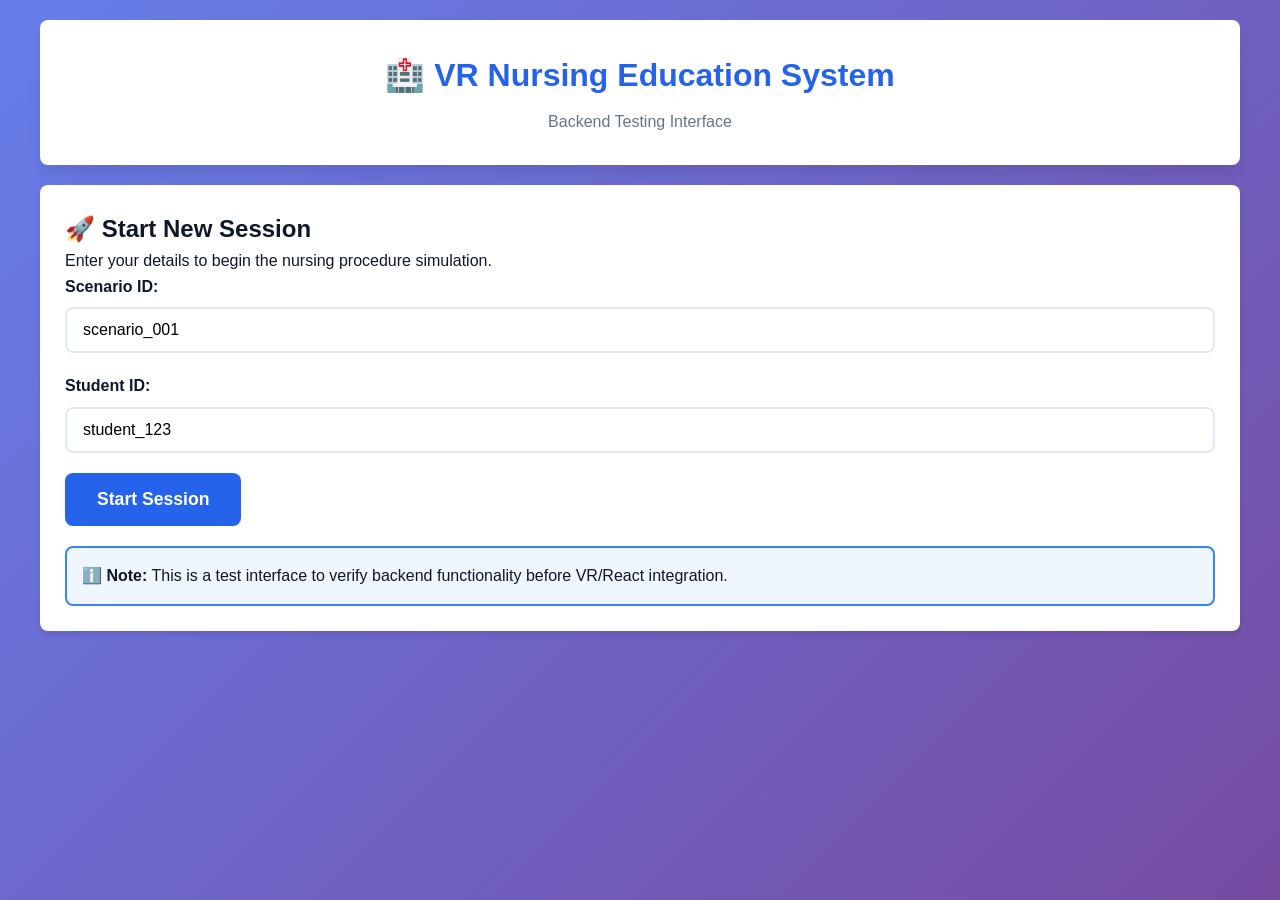
==== Backend_WoundCareSim/test_UI/index.html @ 4b59f46f "create a test ui" ====
<!DOCTYPE html>
<html lang="en">
<head>
    <meta charset="UTF-8">
    <meta name="viewport" content="width=device-width, initial-scale=1.0">
    <title>VR Nursing Education System - Test UI</title>
    <link rel="stylesheet" href="style.css">
</head>
<body>
    <div class="container">
        <!-- Header -->
        <header class="header">
            <h1>🏥 VR Nursing Education System</h1>
            <p class="subtitle">Backend Testing Interface</p>
        </header>

        <!-- Session Info Bar -->
        <div class="session-info" id="sessionInfo" style="display: none;">
            <div class="info-item">
                <strong>Session ID:</strong> <span id="sessionId">-</span>
            </div>
            <div class="info-item">
                <strong>Current Step:</strong> <span id="currentStep" class="step-badge">-</span>
            </div>
            <div class="info-item">
                <strong>Scenario:</strong> <span id="scenarioTitle">-</span>
            </div>
        </div>

        <!-- Start Screen -->
        <div class="screen" id="startScreen">
            <div class="card">
                <h2>🚀 Start New Session</h2>
                <p>Enter your details to begin the nursing procedure simulation.</p>
                
                <div class="form-group">
                    <label for="scenarioId">Scenario ID:</label>
                    <input type="text" id="scenarioId" value="scenario_001" placeholder="Enter scenario ID">
                </div>
                
                <div class="form-group">
                    <label for="studentId">Student ID:</label>
                    <input type="text" id="studentId" value="student_123" placeholder="Enter your student ID">
                </div>
                
                <button class="btn btn-primary btn-large" onclick="startSession()">
                    Start Session
                </button>
                
                <div class="info-box">
                    <strong>ℹ️ Note:</strong> This is a test interface to verify backend functionality before VR/React integration.
                </div>
            </div>
        </div>

        <!-- HISTORY Step -->
        <div class="screen" id="historyScreen" style="display: none;">
            <div class="step-header">
                <h2>Step 1: Patient History</h2>
                <p>Ask the patient questions to gather their medical history.</p>
            </div>

            <div class="main-content">
                <!-- Conversation Area -->
                <div class="card">
                    <h3>💬 Patient Conversation</h3>
                    <div class="conversation-box" id="conversationBox">
                        <div class="conversation-empty">
                            Start by asking the patient a question...
                        </div>
                    </div>
                    
                    <div class="input-group">
                        <input 
                            type="text" 
                            id="patientQuestion" 
                            placeholder="Type your question here..."
                            onkeypress="handleEnter(event, sendMessage)"
                        >
                        <button class="btn btn-primary" onclick="sendMessage()">
                            Send
                        </button>
                    </div>
                </div>

                <!-- Staff Nurse -->
                <div class="card">
                    <h3>👩‍⚕️ Staff Nurse Guidance</h3>
                    <div class="staff-nurse-response" id="staffNurseHistory">
                        <p class="text-muted">Ask the staff nurse for guidance anytime...</p>
                    </div>
                    <div class="input-group">
                        <input 
                            type="text" 
                            id="nurseQuestionHistory" 
                            placeholder="Ask staff nurse..."
                            onkeypress="handleEnter(event, askStaffNurse)"
                        >
                        <button class="btn btn-secondary" onclick="askStaffNurse()">
                            Ask Nurse
                        </button>
                    </div>
                </div>
            </div>

            <div class="action-bar">
                <button class="btn btn-success btn-large" onclick="finishStep('history')">
                    Finish History Step →
                </button>
            </div>
        </div>

        <!-- ASSESSMENT Step -->
        <div class="screen" id="assessmentScreen" style="display: none;">
            <div class="step-header">
                <h2>Step 2: Wound Assessment</h2>
                <p>Answer the multiple-choice questions to assess the wound.</p>
            </div>

            <div class="main-content">
                <!-- MCQ Area -->
                <div class="card">
                    <h3>📋 Assessment Questions</h3>
                    <div id="mcqContainer">
                        <!-- MCQ questions will be loaded here -->
                    </div>
                </div>

                <!-- Staff Nurse -->
                <div class="card">
                    <h3>👩‍⚕️ Staff Nurse Guidance</h3>
                    <div class="staff-nurse-response" id="staffNurseAssessment">
                        <p class="text-muted">Ask the staff nurse for guidance anytime...</p>
                    </div>
                    <div class="input-group">
                        <input 
                            type="text" 
                            id="nurseQuestionAssessment" 
                            placeholder="Ask staff nurse..."
                            onkeypress="handleEnter(event, askStaffNurse)"
                        >
                        <button class="btn btn-secondary" onclick="askStaffNurse()">
                            Ask Nurse
                        </button>
                    </div>
                </div>
            </div>

            <div class="action-bar">
                <button class="btn btn-success btn-large" onclick="finishStep('assessment')">
                    Finish Assessment Step →
                </button>
            </div>
        </div>

        <!-- CLEANING Step -->
        <div class="screen" id="cleaningScreen" style="display: none;">
            <div class="step-header">
                <h2>Step 3: Wound Cleaning</h2>
                <p>Perform the wound cleaning procedure by clicking the action buttons.</p>
            </div>

            <div class="main-content">
                <!-- Actions Area -->
                <div class="card">
                    <h3>🧼 Cleaning Actions</h3>
                    <div class="actions-counter">
                        <strong>Actions Recorded:</strong> <span id="cleaningCounter">0</span>
                    </div>
                    <div class="actions-grid" id="cleaningActions">
                        <!-- Action buttons will be loaded here -->
                    </div>
                </div>

                <!-- Staff Nurse -->
                <div class="card">
                    <h3>👩‍⚕️ Staff Nurse Guidance</h3>
                    <div class="staff-nurse-response" id="staffNurseCleaning">
                        <p class="text-muted">Ask the staff nurse for guidance anytime...</p>
                    </div>
                    <div class="input-group">
                        <input 
                            type="text" 
                            id="nurseQuestionCleaning" 
                            placeholder="Ask staff nurse..."
                            onkeypress="handleEnter(event, askStaffNurse)"
                        >
                        <button class="btn btn-secondary" onclick="askStaffNurse()">
                            Ask Nurse
                        </button>
                    </div>
                </div>
            </div>

            <div class="action-bar">
                <button class="btn btn-success btn-large" onclick="finishStep('cleaning')">
                    Finish Cleaning Step →
                </button>
            </div>
        </div>

        <!-- DRESSING Step -->
        <div class="screen" id="dressingScreen" style="display: none;">
            <div class="step-header">
                <h2>Step 4: Wound Dressing</h2>
                <p>Apply the wound dressing by clicking the action buttons.</p>
            </div>

            <div class="main-content">
                <!-- Actions Area -->
                <div class="card">
                    <h3>🩹 Dressing Actions</h3>
                    <div class="actions-counter">
                        <strong>Actions Recorded:</strong> <span id="dressingCounter">0</span>
                    </div>
                    <div class="actions-grid" id="dressingActions">
                        <!-- Action buttons will be loaded here -->
                    </div>
                </div>

                <!-- Staff Nurse -->
                <div class="card">
                    <h3>👩‍⚕️ Staff Nurse Guidance</h3>
                    <div class="staff-nurse-response" id="staffNurseDressing">
                        <p class="text-muted">Ask the staff nurse for guidance anytime...</p>
                    </div>
                    <div class="input-group">
                        <input 
                            type="text" 
                            id="nurseQuestionDressing" 
                            placeholder="Ask staff nurse..."
                            onkeypress="handleEnter(event, askStaffNurse)"
                        >
                        <button class="btn btn-secondary" onclick="askStaffNurse()">
                            Ask Nurse
                        </button>
                    </div>
                </div>
            </div>

            <div class="action-bar">
                <button class="btn btn-success btn-large" onclick="finishStep('dressing')">
                    Finish Dressing Step →
                </button>
            </div>
        </div>

        <!-- Feedback Modal -->
        <div class="modal" id="feedbackModal" style="display: none;">
            <div class="modal-content">
                <div class="modal-header">
                    <h2>📊 Step Evaluation</h2>
                    <button class="close-btn" onclick="closeFeedbackModal()">×</button>
                </div>
                
                <div class="modal-body" id="feedbackContent">
                    <!-- Feedback will be inserted here -->
                </div>
                
                <div class="modal-footer">
                    <button class="btn btn-primary btn-large" onclick="continueToNextStep()">
                        Continue to Next Step →
                    </button>
                </div>
            </div>
        </div>

        <!-- Completion Screen -->
        <div class="screen" id="completionScreen" style="display: none;">
            <div class="card completion-card">
                <div class="completion-icon">🎉</div>
                <h2>Session Complete!</h2>
                <p>Congratulations! You have completed all procedural steps.</p>
                
                <div class="completion-summary" id="completionSummary">
                    <!-- Final summary will be shown here -->
                </div>
                
                <button class="btn btn-primary btn-large" onclick="location.reload()">
                    Start New Session
                </button>
            </div>
        </div>

        <!-- Loading Spinner -->
        <div class="loading" id="loadingSpinner" style="display: none;">
            <div class="spinner"></div>
            <p>Processing...</p>
        </div>
    </div>

    <script src="app.js"></script>
</body>
</html>
---- Backend_WoundCareSim/test_UI/style.css ----
/* ==========================================
   VR Nursing Education System - Test UI Styles
   ========================================== */

/* Reset & Base Styles */
* {
    margin: 0;
    padding: 0;
    box-sizing: border-box;
}

:root {
    --primary-color: #2563eb;
    --primary-hover: #1d4ed8;
    --success-color: #16a34a;
    --success-hover: #15803d;
    --danger-color: #dc2626;
    --warning-color: #f59e0b;
    --secondary-color: #64748b;
    --secondary-hover: #475569;
    
    --bg-primary: #ffffff;
    --bg-secondary: #f8fafc;
    --bg-tertiary: #f1f5f9;
    
    --text-primary: #0f172a;
    --text-secondary: #64748b;
    --text-muted: #94a3b8;
    
    --border-color: #e2e8f0;
    --border-radius: 8px;
    
    --shadow-sm: 0 1px 2px 0 rgba(0, 0, 0, 0.05);
    --shadow-md: 0 4px 6px -1px rgba(0, 0, 0, 0.1);
    --shadow-lg: 0 10px 15px -3px rgba(0, 0, 0, 0.1);
}

body {
    font-family: -apple-system, BlinkMacSystemFont, 'Segoe UI', Roboto, 'Helvetica Neue', Arial, sans-serif;
    background: linear-gradient(135deg, #667eea 0%, #764ba2 100%);
    color: var(--text-primary);
    line-height: 1.6;
    min-height: 100vh;
    padding: 20px;
}

.container {
    max-width: 1200px;
    margin: 0 auto;
}

/* Header */
.header {
    background: var(--bg-primary);
    padding: 30px;
    border-radius: var(--border-radius);
    box-shadow: var(--shadow-lg);
    text-align: center;
    margin-bottom: 20px;
}

.header h1 {
    font-size: 2rem;
    color: var(--primary-color);
    margin-bottom: 8px;
}

.subtitle {
    color: var(--text-secondary);
    font-size: 1rem;
}

/* Session Info Bar */
.session-info {
    background: var(--bg-primary);
    padding: 15px 20px;
    border-radius: var(--border-radius);
    box-shadow: var(--shadow-md);
    display: flex;
    justify-content: space-between;
    align-items: center;
    margin-bottom: 20px;
    flex-wrap: wrap;
    gap: 15px;
}

.info-item {
    display: flex;
    align-items: center;
    gap: 8px;
    font-size: 0.9rem;
}

.step-badge {
    background: var(--primary-color);
    color: white;
    padding: 4px 12px;
    border-radius: 16px;
    font-weight: 600;
    text-transform: capitalize;
}

/* Screen Container */
.screen {
    animation: fadeIn 0.3s ease-in;
}

@keyframes fadeIn {
    from {
        opacity: 0;
        transform: translateY(10px);
    }
    to {
        opacity: 1;
        transform: translateY(0);
    }
}

/* Cards */
.card {
    background: var(--bg-primary);
    padding: 25px;
    border-radius: var(--border-radius);
    box-shadow: var(--shadow-md);
    margin-bottom: 20px;
}

.card h3 {
    margin-bottom: 15px;
    color: var(--primary-color);
    font-size: 1.3rem;
}

/* Step Header */
.step-header {
    background: var(--bg-primary);
    padding: 25px;
    border-radius: var(--border-radius);
    box-shadow: var(--shadow-md);
    margin-bottom: 20px;
    text-align: center;
}

.step-header h2 {
    color: var(--primary-color);
    margin-bottom: 8px;
}

.step-header p {
    color: var(--text-secondary);
}

/* Form Elements */
.form-group {
    margin-bottom: 20px;
}

.form-group label {
    display: block;
    margin-bottom: 8px;
    font-weight: 600;
    color: var(--text-primary);
}

input[type="text"],
input[type="password"] {
    width: 100%;
    padding: 12px 16px;
    border: 2px solid var(--border-color);
    border-radius: var(--border-radius);
    font-size: 1rem;
    transition: border-color 0.2s;
}

input[type="text"]:focus,
input[type="password"]:focus {
    outline: none;
    border-color: var(--primary-color);
}

/* Buttons */
.btn {
    padding: 12px 24px;
    border: none;
    border-radius: var(--border-radius);
    font-size: 1rem;
    font-weight: 600;
    cursor: pointer;
    transition: all 0.2s;
    display: inline-flex;
    align-items: center;
    justify-content: center;
    gap: 8px;
}

.btn:hover {
    transform: translateY(-2px);
    box-shadow: var(--shadow-md);
}

.btn:active {
    transform: translateY(0);
}

.btn-primary {
    background: var(--primary-color);
    color: white;
}

.btn-primary:hover {
    background: var(--primary-hover);
}

.btn-success {
    background: var(--success-color);
    color: white;
}

.btn-success:hover {
    background: var(--success-hover);
}

.btn-secondary {
    background: var(--secondary-color);
    color: white;
}

.btn-secondary:hover {
    background: var(--secondary-hover);
}

.btn-danger {
    background: var(--danger-color);
    color: white;
}

.btn-large {
    padding: 16px 32px;
    font-size: 1.1rem;
}

.btn:disabled {
    opacity: 0.5;
    cursor: not-allowed;
    transform: none !important;
}

/* Input Groups */
.input-group {
    display: flex;
    gap: 10px;
    margin-top: 15px;
}

.input-group input {
    flex: 1;
}

/* Conversation Box */
.conversation-box {
    background: var(--bg-secondary);
    border-radius: var(--border-radius);
    padding: 20px;
    min-height: 300px;
    max-height: 500px;
    overflow-y: auto;
    margin-bottom: 15px;
}

.conversation-empty {
    text-align: center;
    color: var(--text-muted);
    padding: 40px 20px;
}

.message {
    margin-bottom: 15px;
    padding: 12px 16px;
    border-radius: var(--border-radius);
    max-width: 80%;
}

.message.student {
    background: var(--primary-color);
    color: white;
    margin-left: auto;
}

.message.patient {
    background: white;
    border: 2px solid var(--border-color);
}

.message-speaker {
    font-weight: 600;
    margin-bottom: 4px;
    font-size: 0.85rem;
    opacity: 0.8;
}

/* MCQ Container */
#mcqContainer {
    display: flex;
    flex-direction: column;
    gap: 20px;
}

.mcq-question {
    background: var(--bg-secondary);
    padding: 20px;
    border-radius: var(--border-radius);
    border: 2px solid transparent;
    transition: border-color 0.2s;
}

.mcq-question.answered {
    border-color: var(--border-color);
}

.mcq-question.correct {
    border-color: var(--success-color);
    background: #f0fdf4;
}

.mcq-question.incorrect {
    border-color: var(--danger-color);
    background: #fef2f2;
}

.mcq-header {
    display: flex;
    justify-content: space-between;
    align-items: center;
    margin-bottom: 12px;
}

.question-number {
    font-weight: 700;
    color: var(--primary-color);
}

.mcq-status {
    padding: 4px 12px;
    border-radius: 16px;
    font-size: 0.85rem;
    font-weight: 600;
}

.mcq-status.correct {
    background: var(--success-color);
    color: white;
}

.mcq-status.incorrect {
    background: var(--danger-color);
    color: white;
}

.question-text {
    font-size: 1.1rem;
    margin-bottom: 15px;
    font-weight: 500;
}

.mcq-options {
    display: flex;
    flex-direction: column;
    gap: 10px;
}

.mcq-option {
    padding: 12px 16px;
    background: white;
    border: 2px solid var(--border-color);
    border-radius: var(--border-radius);
    cursor: pointer;
    transition: all 0.2s;
    display: flex;
    align-items: center;
    gap: 10px;
}

.mcq-option:hover {
    border-color: var(--primary-color);
    background: var(--bg-secondary);
}

.mcq-option.selected {
    border-color: var(--primary-color);
    background: var(--primary-color);
    color: white;
    font-weight: 600;
}

.mcq-option.disabled {
    cursor: not-allowed;
    opacity: 0.6;
}

.mcq-feedback {
    margin-top: 15px;
    padding: 15px;
    border-radius: var(--border-radius);
    background: var(--bg-secondary);
}

.mcq-feedback.correct {
    background: #f0fdf4;
    border-left: 4px solid var(--success-color);
}

.mcq-feedback.incorrect {
    background: #fef2f2;
    border-left: 4px solid var(--danger-color);
}

.feedback-label {
    font-weight: 600;
    margin-bottom: 8px;
    display: block;
}

/* Actions Grid */
.actions-counter {
    margin-bottom: 15px;
    padding: 12px;
    background: var(--bg-secondary);
    border-radius: var(--border-radius);
    text-align: center;
    font-size: 1.1rem;
}

.actions-grid {
    display: grid;
    grid-template-columns: repeat(auto-fill, minmax(250px, 1fr));
    gap: 15px;
}

.action-btn {
    padding: 20px;
    background: white;
    border: 2px solid var(--border-color);
    border-radius: var(--border-radius);
    cursor: pointer;
    transition: all 0.2s;
    text-align: center;
    font-size: 1rem;
    font-weight: 500;
    display: flex;
    flex-direction: column;
    align-items: center;
    gap: 8px;
}

.action-btn:hover {
    border-color: var(--primary-color);
    background: var(--bg-secondary);
    transform: translateY(-2px);
    box-shadow: var(--shadow-md);
}

.action-btn.clicked {
    border-color: var(--success-color);
    background: #f0fdf4;
}

.action-btn .checkmark {
    display: none;
    color: var(--success-color);
    font-size: 1.5rem;
}

.action-btn.clicked .checkmark {
    display: block;
}

/* Staff Nurse Response */
.staff-nurse-response {
    background: var(--bg-secondary);
    padding: 15px;
    border-radius: var(--border-radius);
    min-height: 80px;
    margin-bottom: 15px;
}

.text-muted {
    color: var(--text-muted);
    font-style: italic;
}

/* Action Bar */
.action-bar {
    display: flex;
    justify-content: center;
    margin-top: 30px;
    padding: 20px;
    background: var(--bg-primary);
    border-radius: var(--border-radius);
    box-shadow: var(--shadow-md);
}

/* Modal */
.modal {
    position: fixed;
    top: 0;
    left: 0;
    right: 0;
    bottom: 0;
    background: rgba(0, 0, 0, 0.75);
    display: flex;
    align-items: center;
    justify-content: center;
    z-index: 1000;
    padding: 20px;
    animation: fadeIn 0.3s ease-in;
}

.modal-content {
    background: var(--bg-primary);
    border-radius: var(--border-radius);
    max-width: 900px;
    width: 100%;
    max-height: 90vh;
    overflow-y: auto;
    box-shadow: var(--shadow-lg);
}

.modal-header {
    padding: 25px;
    border-bottom: 2px solid var(--border-color);
    display: flex;
    justify-content: space-between;
    align-items: center;
}

.modal-header h2 {
    color: var(--primary-color);
}

.close-btn {
    background: none;
    border: none;
    font-size: 2rem;
    cursor: pointer;
    color: var(--text-secondary);
    padding: 0;
    width: 40px;
    height: 40px;
    display: flex;
    align-items: center;
    justify-content: center;
    border-radius: 50%;
    transition: all 0.2s;
}

.close-btn:hover {
    background: var(--bg-secondary);
    color: var(--text-primary);
}

.modal-body {
    padding: 25px;
}

.modal-footer {
    padding: 20px 25px;
    border-top: 2px solid var(--border-color);
    display: flex;
    justify-content: center;
}

/* Feedback Display */
.feedback-section {
    margin-bottom: 25px;
}

.feedback-section h3 {
    color: var(--primary-color);
    margin-bottom: 15px;
    font-size: 1.3rem;
}

.narrated-feedback {
    background: var(--bg-secondary);
    padding: 20px;
    border-radius: var(--border-radius);
    border-left: 4px solid var(--primary-color);
    font-size: 1.05rem;
    line-height: 1.8;
}

.scores-display {
    display: grid;
    grid-template-columns: repeat(auto-fit, minmax(200px, 1fr));
    gap: 15px;
    margin-bottom: 20px;
}

.score-card {
    background: var(--bg-secondary);
    padding: 20px;
    border-radius: var(--border-radius);
    text-align: center;
}

.score-label {
    font-size: 0.9rem;
    color: var(--text-secondary);
    margin-bottom: 8px;
}

.score-value {
    font-size: 2rem;
    font-weight: 700;
    color: var(--primary-color);
}

.score-bar {
    height: 8px;
    background: var(--bg-tertiary);
    border-radius: 4px;
    overflow: hidden;
    margin-top: 10px;
}

.score-fill {
    height: 100%;
    background: var(--primary-color);
    transition: width 0.5s ease;
}

.raw-feedback {
    display: flex;
    flex-direction: column;
    gap: 15px;
}

.feedback-item {
    padding: 15px;
    border-radius: var(--border-radius);
    border-left: 4px solid;
}

.feedback-item.communication {
    background: #eff6ff;
    border-color: #3b82f6;
}

.feedback-item.knowledge {
    background: #f0fdf4;
    border-color: #16a34a;
}

.feedback-item.clinical {
    background: #fef3c7;
    border-color: #f59e0b;
}

.feedback-item.guidance {
    background: #f5f3ff;
    border-color: #8b5cf6;
}

.feedback-category {
    font-weight: 600;
    margin-bottom: 8px;
    text-transform: capitalize;
}

.mcq-summary {
    background: var(--bg-secondary);
    padding: 20px;
    border-radius: var(--border-radius);
    margin-top: 15px;
}

.mcq-summary-header {
    display: flex;
    justify-content: space-between;
    align-items: center;
    margin-bottom: 15px;
}

.mcq-score-display {
    font-size: 1.5rem;
    font-weight: 700;
    color: var(--primary-color);
}

.mcq-results {
    display: flex;
    flex-direction: column;
    gap: 10px;
}

.mcq-result-item {
    padding: 12px;
    background: white;
    border-radius: var(--border-radius);
    border-left: 4px solid;
}

.mcq-result-item.correct {
    border-color: var(--success-color);
}

.mcq-result-item.incorrect {
    border-color: var(--danger-color);
}

/* Completion Screen */
.completion-card {
    text-align: center;
    padding: 40px;
}

.completion-icon {
    font-size: 4rem;
    margin-bottom: 20px;
}

.completion-summary {
    background: var(--bg-secondary);
    padding: 25px;
    border-radius: var(--border-radius);
    margin: 25px 0;
    text-align: left;
}

/* Info Box */
.info-box {
    background: #eff6ff;
    border: 2px solid #3b82f6;
    padding: 15px;
    border-radius: var(--border-radius);
    margin-top: 20px;
}

/* Loading Spinner */
.loading {
    position: fixed;
    top: 0;
    left: 0;
    right: 0;
    bottom: 0;
    background: rgba(0, 0, 0, 0.75);
    display: flex;
    flex-direction: column;
    align-items: center;
    justify-content: center;
    z-index: 2000;
}

.spinner {
    border: 4px solid rgba(255, 255, 255, 0.3);
    border-top: 4px solid white;
    border-radius: 50%;
    width: 50px;
    height: 50px;
    animation: spin 1s linear infinite;
}

@keyframes spin {
    0% { transform: rotate(0deg); }
    100% { transform: rotate(360deg); }
}

.loading p {
    color: white;
    margin-top: 15px;
    font-size: 1.1rem;
}

/* Responsive Design */
@media (max-width: 768px) {
    .session-info {
        flex-direction: column;
        align-items: flex-start;
    }
    
    .actions-grid {
        grid-template-columns: 1fr;
    }
    
    .scores-display {
        grid-template-columns: 1fr;
    }
    
    .modal-content {
        max-height: 95vh;
    }
}

/* Scrollbar Styling */
::-webkit-scrollbar {
    width: 8px;
    height: 8px;
}

::-webkit-scrollbar-track {
    background: var(--bg-secondary);
}

::-webkit-scrollbar-thumb {
    background: var(--border-color);
    border-radius: 4px;
}

::-webkit-scrollbar-thumb:hover {
    background: var(--text-secondary);
}
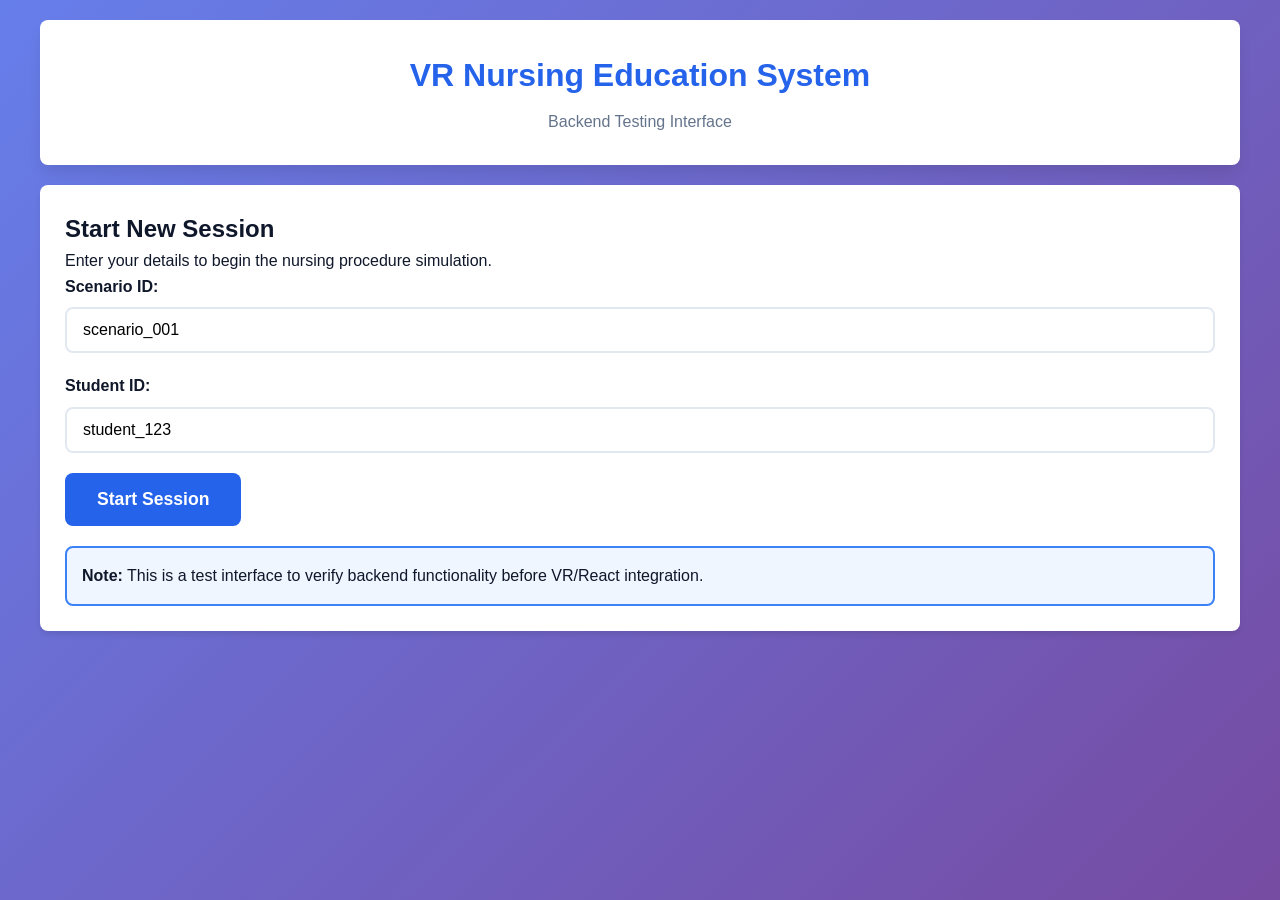
==== commit a7dd2f58: "add changes to test UI" ====
--- a/Backend_WoundCareSim/test_UI/index.html
+++ b/Backend_WoundCareSim/test_UI/index.html
@@ -10,7 +10,7 @@
     <div class="container">
         <!-- Header -->
         <header class="header">
-            <h1>🏥 VR Nursing Education System</h1>
+            <h1>VR Nursing Education System</h1>
             <p class="subtitle">Backend Testing Interface</p>
         </header>
 
@@ -30,7 +30,7 @@
         <!-- Start Screen -->
         <div class="screen" id="startScreen">
             <div class="card">
-                <h2>🚀 Start New Session</h2>
+                <h2>Start New Session</h2>
                 <p>Enter your details to begin the nursing procedure simulation.</p>
                 
                 <div class="form-group">
@@ -48,7 +48,7 @@
                 </button>
                 
                 <div class="info-box">
-                    <strong>ℹ️ Note:</strong> This is a test interface to verify backend functionality before VR/React integration.
+                    <strong>Note:</strong> This is a test interface to verify backend functionality before VR/React integration.
                 </div>
             </div>
         </div>
@@ -63,7 +63,7 @@
             <div class="main-content">
                 <!-- Conversation Area -->
                 <div class="card">
-                    <h3>💬 Patient Conversation</h3>
+                    <h3>Patient Conversation</h3>
                     <div class="conversation-box" id="conversationBox">
                         <div class="conversation-empty">
                             Start by asking the patient a question...
@@ -85,7 +85,7 @@
 
                 <!-- Staff Nurse -->
                 <div class="card">
-                    <h3>👩‍⚕️ Staff Nurse Guidance</h3>
+                    <h3>Staff Nurse Guidance</h3>
                     <div class="staff-nurse-response" id="staffNurseHistory">
                         <p class="text-muted">Ask the staff nurse for guidance anytime...</p>
                     </div>
@@ -120,7 +120,7 @@
             <div class="main-content">
                 <!-- MCQ Area -->
                 <div class="card">
-                    <h3>📋 Assessment Questions</h3>
+                    <h3>Assessment Questions</h3>
                     <div id="mcqContainer">
                         <!-- MCQ questions will be loaded here -->
                     </div>
@@ -128,7 +128,7 @@
 
                 <!-- Staff Nurse -->
                 <div class="card">
-                    <h3>👩‍⚕️ Staff Nurse Guidance</h3>
+                    <h3>Staff Nurse Guidance</h3>
                     <div class="staff-nurse-response" id="staffNurseAssessment">
                         <p class="text-muted">Ask the staff nurse for guidance anytime...</p>
                     </div>
@@ -163,7 +163,7 @@
             <div class="main-content">
                 <!-- Actions Area -->
                 <div class="card">
-                    <h3>🧼 Cleaning Actions</h3>
+                    <h3>Cleaning Actions</h3>
                     <div class="actions-counter">
                         <strong>Actions Recorded:</strong> <span id="cleaningCounter">0</span>
                     </div>
@@ -174,7 +174,7 @@
 
                 <!-- Staff Nurse -->
                 <div class="card">
-                    <h3>👩‍⚕️ Staff Nurse Guidance</h3>
+                    <h3>Staff Nurse Guidance</h3>
                     <div class="staff-nurse-response" id="staffNurseCleaning">
                         <p class="text-muted">Ask the staff nurse for guidance anytime...</p>
                     </div>
@@ -209,7 +209,7 @@
             <div class="main-content">
                 <!-- Actions Area -->
                 <div class="card">
-                    <h3>🩹 Dressing Actions</h3>
+                    <h3>Dressing Actions</h3>
                     <div class="actions-counter">
                         <strong>Actions Recorded:</strong> <span id="dressingCounter">0</span>
                     </div>
@@ -220,7 +220,7 @@
 
                 <!-- Staff Nurse -->
                 <div class="card">
-                    <h3>👩‍⚕️ Staff Nurse Guidance</h3>
+                    <h3>Staff Nurse Guidance</h3>
                     <div class="staff-nurse-response" id="staffNurseDressing">
                         <p class="text-muted">Ask the staff nurse for guidance anytime...</p>
                     </div>
@@ -249,7 +249,7 @@
         <div class="modal" id="feedbackModal" style="display: none;">
             <div class="modal-content">
                 <div class="modal-header">
-                    <h2>📊 Step Evaluation</h2>
+                    <h2>Step Evaluation</h2>
                     <button class="close-btn" onclick="closeFeedbackModal()">×</button>
                 </div>
                 
@@ -268,7 +268,6 @@
         <!-- Completion Screen -->
         <div class="screen" id="completionScreen" style="display: none;">
             <div class="card completion-card">
-                <div class="completion-icon">🎉</div>
                 <h2>Session Complete!</h2>
                 <p>Congratulations! You have completed all procedural steps.</p>
                 
@@ -291,4 +290,4 @@
 
     <script src="app.js"></script>
 </body>
-</html>
+</html>
--- a/Backend_WoundCareSim/test_UI/style.css
+++ b/Backend_WoundCareSim/test_UI/style.css
@@ -356,6 +356,30 @@
     color: white;
 }
 
+.mcq-status-badge {
+    display: inline-block;
+    padding: 4px 12px;
+    border-radius: 16px;
+    font-size: 0.85rem;
+    font-weight: 600;
+    margin: 8px 0;
+}
+
+.mcq-status-badge.correct {
+    background: var(--success-color);
+    color: white;
+}
+
+.mcq-status-badge.incorrect {
+    background: var(--danger-color);
+    color: white;
+}
+
+.mcq-status-badge.not_answered {
+    background: var(--secondary-color);
+    color: white;
+}
+
 .question-text {
     font-size: 1.1rem;
     margin-bottom: 15px;
@@ -808,4 +832,4 @@
 
 ::-webkit-scrollbar-thumb:hover {
     background: var(--text-secondary);
-}
+}
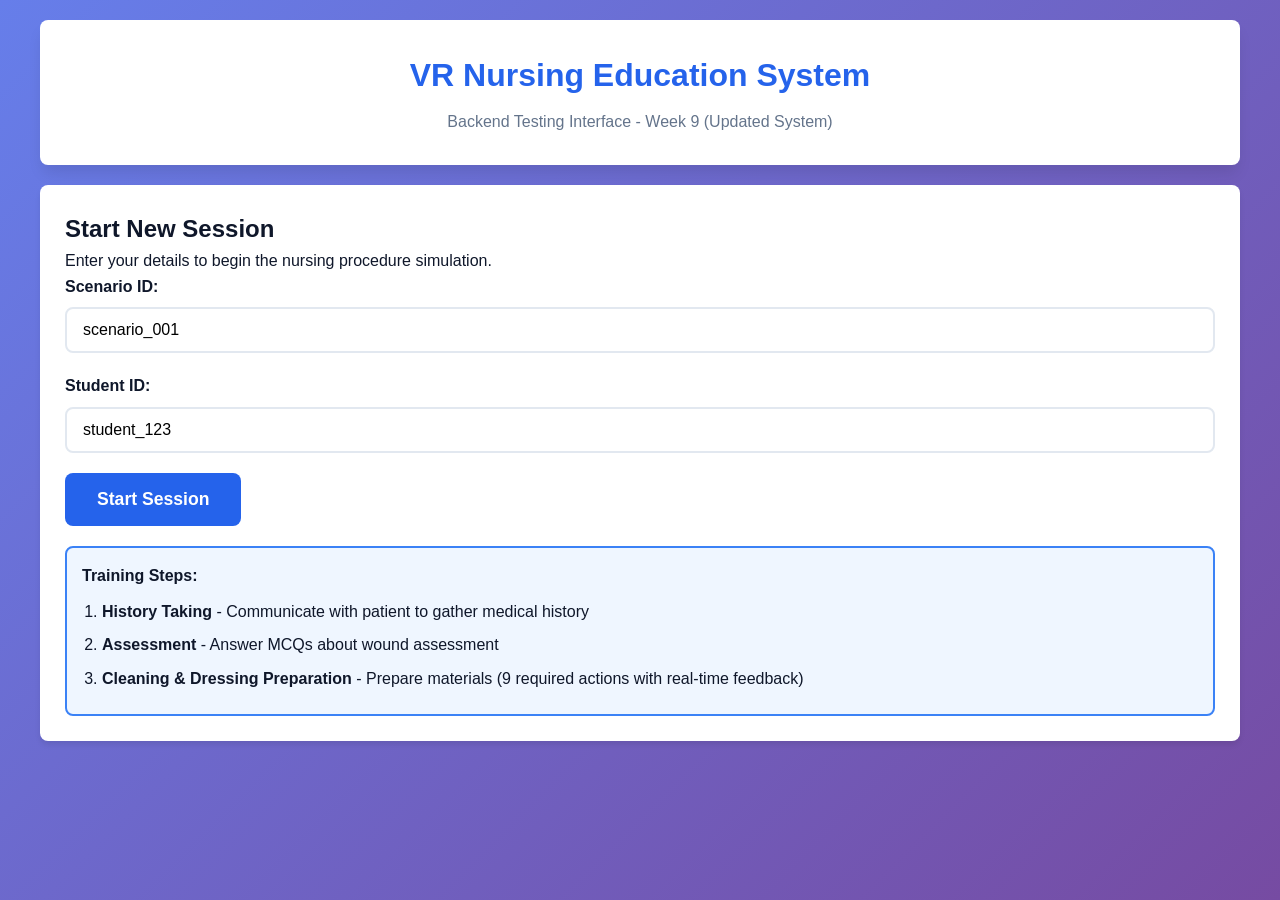
==== commit 872e2f8d: "Add Groq STT/TTS endpoints and voice-enabled HISTORY UI Add Groq STT/TTS endpoints and voice-enabled" ====
--- a/Backend_WoundCareSim/test_UI/index.html
+++ b/Backend_WoundCareSim/test_UI/index.html
@@ -11,7 +11,7 @@
         <!-- Header -->
         <header class="header">
             <h1>VR Nursing Education System</h1>
-            <p class="subtitle">Backend Testing Interface</p>
+            <p class="subtitle">Backend Testing Interface - Week 9 (Updated System)</p>
         </header>
 
         <!-- Session Info Bar -->
@@ -48,7 +48,12 @@
                 </button>
                 
                 <div class="info-box">
-                    <strong>Note:</strong> This is a test interface to verify backend functionality before VR/React integration.
+                    <strong>Training Steps:</strong>
+                    <ol>
+                        <li><strong>History Taking</strong> - Communicate with patient to gather medical history</li>
+                        <li><strong>Assessment</strong> - Answer MCQs about wound assessment</li>
+                        <li><strong>Cleaning & Dressing Preparation</strong> - Prepare materials (9 required actions with real-time feedback)</li>
+                    </ol>
                 </div>
             </div>
         </div>
@@ -58,6 +63,9 @@
             <div class="step-header">
                 <h2>Step 1: Patient History</h2>
                 <p>Ask the patient questions to gather their medical history.</p>
+                <div class="step-reminder">
+                    <strong>⚠️ Important:</strong> If you proceed without any conversation, you will receive zero marks for this step.
+                </div>
             </div>
 
             <div class="main-content">
@@ -70,16 +78,20 @@
                         </div>
                     </div>
                     
+                    <div class="voice-controls">
+                        <button class="btn btn-record" id="recordButton" onclick="toggleRecording()">
+                            🎤 Record Voice
+                        </button>
+                        <span class="recording-status" id="recordingStatus">Not recording</span>
+                    </div>
+
                     <div class="input-group">
                         <input 
                             type="text" 
                             id="patientQuestion" 
-                            placeholder="Type your question here..."
-                            onkeypress="handleEnter(event, sendMessage)"
+                            placeholder="Transcribed question will appear here..."
+                            readonly
                         >
-                        <button class="btn btn-primary" onclick="sendMessage()">
-                            Send
-                        </button>
                     </div>
                 </div>
 
@@ -115,6 +127,9 @@
             <div class="step-header">
                 <h2>Step 2: Wound Assessment</h2>
                 <p>Answer the multiple-choice questions to assess the wound.</p>
+                <div class="step-reminder">
+                    <strong>⚠️ Important:</strong> If you proceed without answering questions, you will receive zero marks for this step.
+                </div>
             </div>
 
             <div class="main-content">
@@ -153,94 +168,94 @@
             </div>
         </div>
 
-        <!-- CLEANING Step -->
-        <div class="screen" id="cleaningScreen" style="display: none;">
+        <!-- CLEANING AND DRESSING Step (Combined - 9 Actions) -->
+        <div class="screen" id="cleaningAndDressingScreen" style="display: none;">
             <div class="step-header">
-                <h2>Step 3: Wound Cleaning</h2>
-                <p>Perform the wound cleaning procedure by clicking the action buttons.</p>
+                <h2>Step 3: Cleaning & Dressing Preparation</h2>
+                <p>Prepare all equipment, solutions, and materials for wound care. Complete 9 required actions in sequence.</p>
+                <div class="step-reminder">
+                    <strong>ℹ️ Note:</strong> You'll receive real-time feedback after each action. No final score/feedback - real-time guidance is sufficient.
+                </div>
             </div>
 
             <div class="main-content">
                 <!-- Actions Area -->
                 <div class="card">
-                    <h3>Cleaning Actions</h3>
+                    <h3>Preparation Actions</h3>
+                    
                     <div class="actions-counter">
-                        <strong>Actions Recorded:</strong> <span id="cleaningCounter">0</span>
-                    </div>
-                    <div class="actions-grid" id="cleaningActions">
+                        <strong>Actions Completed:</strong> <span id="actionCounter">0</span> / 9
+                    </div>
+                    
+                    <div class="info-box">
+                        <strong>Required Actions (in sequence):</strong>
+                        <ol>
+                            <li>Initial Hand Hygiene</li>
+                            <li>Clean the Dressing Trolley</li>
+                            <li>Hand Hygiene After Trolley Cleaning</li>
+                            <li>Select Prescribed Cleaning Solution</li>
+                            <li><strong>Verify Cleaning Solution with Staff Nurse ⚠️</strong></li>
+                            <li>Select Dressing Materials</li>
+                            <li><strong>Verify Sterile Dressing Packet with Staff Nurse ⚠️</strong></li>
+                            <li>Arrange Solutions and Materials on Trolley</li>
+                            <li>Bring Prepared Trolley to Patient Area</li>
+                        </ol>
+                    </div>
+                    
+                    <div class="real-time-feedback-box" id="realtimeFeedback">
+                        <strong>Real-Time Feedback:</strong>
+                        <p class="text-muted">Perform actions to receive feedback...</p>
+                    </div>
+                    
+                    <div class="actions-grid" id="cleaningAndDressingActions">
                         <!-- Action buttons will be loaded here -->
                     </div>
                 </div>
 
-                <!-- Staff Nurse -->
-                <div class="card">
-                    <h3>Staff Nurse Guidance</h3>
-                    <div class="staff-nurse-response" id="staffNurseCleaning">
-                        <p class="text-muted">Ask the staff nurse for guidance anytime...</p>
-                    </div>
+                <!-- Staff Nurse & Verification -->
+                <div class="card">
+                    <h3>Staff Nurse Communication</h3>
+                    
+                    <div class="info-box">
+                        <strong>🎤 Natural Conversation (Like VR):</strong>
+                        <p>Just talk to the nurse! The system automatically detects if you're asking for:</p>
+                        <ul>
+                            <li><strong>Verification (Actions 5 & 7):</strong> Automatically recorded as actions</li>
+                            <li><strong>Guidance:</strong> General help about the step</li>
+                        </ul>
+                    </div>
+                    
+                    <div class="verification-examples">
+                        <strong>Example messages:</strong>
+                        <ul>
+                            <li><strong>For verification:</strong> "Nurse, can you verify this surgical spirit? It expires March 2026 and the bottle is intact."</li>
+                            <li><strong>For verification:</strong> "Could you check this sterile dressing packet? Expires April 2026, sealed properly."</li>
+                            <li><strong>For guidance:</strong> "What should I do next?"</li>
+                            <li><strong>For guidance:</strong> "How do I arrange the materials on the trolley?"</li>
+                        </ul>
+                    </div>
+                    
+                    <div class="staff-nurse-response" id="staffNurseCleaningAndDressing">
+                        <p class="text-muted">Type a message to the staff nurse...</p>
+                    </div>
+                    
                     <div class="input-group">
                         <input 
                             type="text" 
-                            id="nurseQuestionCleaning" 
-                            placeholder="Ask staff nurse..."
+                            id="nurseQuestionCleaningAndDressing" 
+                            placeholder="Talk to the nurse (verification or guidance)..."
                             onkeypress="handleEnter(event, askStaffNurse)"
                         >
-                        <button class="btn btn-secondary" onclick="askStaffNurse()">
-                            Ask Nurse
+                        <button class="btn btn-primary" onclick="askStaffNurse()">
+                            Send to Nurse
                         </button>
                     </div>
                 </div>
             </div>
 
             <div class="action-bar">
-                <button class="btn btn-success btn-large" onclick="finishStep('cleaning')">
-                    Finish Cleaning Step →
-                </button>
-            </div>
-        </div>
-
-        <!-- DRESSING Step -->
-        <div class="screen" id="dressingScreen" style="display: none;">
-            <div class="step-header">
-                <h2>Step 4: Wound Dressing</h2>
-                <p>Apply the wound dressing by clicking the action buttons.</p>
-            </div>
-
-            <div class="main-content">
-                <!-- Actions Area -->
-                <div class="card">
-                    <h3>Dressing Actions</h3>
-                    <div class="actions-counter">
-                        <strong>Actions Recorded:</strong> <span id="dressingCounter">0</span>
-                    </div>
-                    <div class="actions-grid" id="dressingActions">
-                        <!-- Action buttons will be loaded here -->
-                    </div>
-                </div>
-
-                <!-- Staff Nurse -->
-                <div class="card">
-                    <h3>Staff Nurse Guidance</h3>
-                    <div class="staff-nurse-response" id="staffNurseDressing">
-                        <p class="text-muted">Ask the staff nurse for guidance anytime...</p>
-                    </div>
-                    <div class="input-group">
-                        <input 
-                            type="text" 
-                            id="nurseQuestionDressing" 
-                            placeholder="Ask staff nurse..."
-                            onkeypress="handleEnter(event, askStaffNurse)"
-                        >
-                        <button class="btn btn-secondary" onclick="askStaffNurse()">
-                            Ask Nurse
-                        </button>
-                    </div>
-                </div>
-            </div>
-
-            <div class="action-bar">
-                <button class="btn btn-success btn-large" onclick="finishStep('dressing')">
-                    Finish Dressing Step →
+                <button class="btn btn-success btn-large" onclick="finishStep('cleaning_and_dressing')">
+                    Finish Preparation Step →
                 </button>
             </div>
         </div>
@@ -268,7 +283,7 @@
         <!-- Completion Screen -->
         <div class="screen" id="completionScreen" style="display: none;">
             <div class="card completion-card">
-                <h2>Session Complete!</h2>
+                <h2>🎉 Session Complete!</h2>
                 <p>Congratulations! You have completed all procedural steps.</p>
                 
                 <div class="completion-summary" id="completionSummary">
@@ -290,4 +305,4 @@
 
     <script src="app.js"></script>
 </body>
-</html>+</html>
--- a/Backend_WoundCareSim/test_UI/style.css
+++ b/Backend_WoundCareSim/test_UI/style.css
@@ -1,7 +1,3 @@
-/* ==========================================
-   VR Nursing Education System - Test UI Styles
-   ========================================== */
-
 /* Reset & Base Styles */
 * {
     margin: 0;
@@ -150,6 +146,19 @@
     color: var(--text-secondary);
 }
 
+.step-reminder {
+    background: #fff3cd;
+    border: 2px solid #ffc107;
+    padding: 12px 16px;
+    border-radius: var(--border-radius);
+    margin-top: 15px;
+    text-align: left;
+}
+
+.step-reminder strong {
+    color: #856404;
+}
+
 /* Form Elements */
 .form-group {
     margin-bottom: 20px;
@@ -163,7 +172,8 @@
 }
 
 input[type="text"],
-input[type="password"] {
+input[type="password"],
+select {
     width: 100%;
     padding: 12px 16px;
     border: 2px solid var(--border-color);
@@ -173,7 +183,8 @@
 }
 
 input[type="text"]:focus,
-input[type="password"]:focus {
+input[type="password"]:focus,
+select:focus {
     outline: none;
     border-color: var(--primary-color);
 }
@@ -229,9 +240,27 @@
     background: var(--secondary-hover);
 }
 
+.btn-warning {
+    background: var(--warning-color);
+    color: white;
+}
+
+.btn-warning:hover {
+    background: #d97706;
+}
+
 .btn-danger {
     background: var(--danger-color);
     color: white;
+}
+
+.btn-record {
+    background: var(--danger-color);
+    color: white;
+}
+
+.btn-record.recording {
+    background: #991b1b;
 }
 
 .btn-large {
@@ -254,6 +283,31 @@
 
 .input-group input {
     flex: 1;
+}
+
+.voice-controls {
+    display: flex;
+    align-items: center;
+    gap: 12px;
+    margin-top: 10px;
+}
+
+.recording-status {
+    font-weight: 600;
+    color: var(--text-secondary);
+}
+
+/* Main Content Layout */
+.main-content {
+    display: grid;
+    grid-template-columns: 1fr;
+    gap: 20px;
+}
+
+@media (min-width: 1024px) {
+    .main-content {
+        grid-template-columns: 1.5fr 1fr;
+    }
 }
 
 /* Conversation Box */
@@ -438,13 +492,7 @@
     border-left: 4px solid var(--danger-color);
 }
 
-.feedback-label {
-    font-weight: 600;
-    margin-bottom: 8px;
-    display: block;
-}
-
-/* Actions Grid */
+/* Actions Counter */
 .actions-counter {
     margin-bottom: 15px;
     padding: 12px;
@@ -454,10 +502,18 @@
     font-size: 1.1rem;
 }
 
+.actions-counter span {
+    color: var(--primary-color);
+    font-weight: 700;
+    font-size: 1.3rem;
+}
+
+/* Actions Grid */
 .actions-grid {
     display: grid;
     grid-template-columns: repeat(auto-fill, minmax(250px, 1fr));
     gap: 15px;
+    margin-top: 20px;
 }
 
 .action-btn {
@@ -496,6 +552,111 @@
 
 .action-btn.clicked .checkmark {
     display: block;
+}
+
+/* Real-time Feedback Box */
+.real-time-feedback-box {
+    background: var(--bg-secondary);
+    padding: 15px;
+    border-radius: var(--border-radius);
+    margin-bottom: 20px;
+    border-left: 4px solid var(--primary-color);
+}
+
+.feedback-message {
+    margin-top: 10px;
+    padding: 12px;
+    border-radius: var(--border-radius);
+}
+
+.feedback-message.success {
+    background: #f0fdf4;
+    border-left: 4px solid var(--success-color);
+}
+
+.feedback-message.warning {
+    background: #fff3cd;
+    border-left: 4px solid var(--warning-color);
+}
+
+.feedback-message.info {
+    background: #e0f2fe;
+    border-left: 4px solid #0ea5e9;
+}
+
+.feedback-icon {
+    font-size: 1.2rem;
+    margin-right: 8px;
+}
+
+.missing-actions {
+    margin-top: 10px;
+    padding: 10px;
+    background: #fef2f2;
+    border-radius: 4px;
+}
+
+.missing-actions ul {
+    margin-left: 20px;
+    margin-top: 5px;
+}
+
+.missing-actions li {
+    margin-bottom: 4px;
+    color: var(--danger-color);
+}
+
+/* Verification Forms */
+.verification-info {
+    background: var(--bg-secondary);
+    padding: 15px;
+    border-radius: var(--border-radius);
+    margin-bottom: 15px;
+}
+
+.verification-info h4 {
+    color: var(--primary-color);
+    margin-bottom: 15px;
+}
+
+.verification-method {
+    margin-bottom: 20px;
+    padding: 12px;
+    background: white;
+    border-radius: var(--border-radius);
+}
+
+.verification-method strong {
+    display: block;
+    margin-bottom: 8px;
+    color: var(--text-primary);
+}
+
+.verification-method p {
+    color: var(--text-secondary);
+    font-size: 0.9rem;
+    margin-bottom: 10px;
+}
+
+.verification-form {
+    background: #f0f9ff;
+    padding: 15px;
+    border-radius: var(--border-radius);
+    border: 2px solid #0ea5e9;
+    margin-bottom: 15px;
+}
+
+.verification-form h5 {
+    color: var(--primary-color);
+    margin-bottom: 12px;
+}
+
+.verification-response {
+    background: #f0fdf4;
+    padding: 12px;
+    border-radius: var(--border-radius);
+    border-left: 4px solid var(--success-color);
+    margin-bottom: 10px;
 }
 
 /* Staff Nurse Response */
@@ -613,18 +774,12 @@
     line-height: 1.8;
 }
 
-.scores-display {
-    display: grid;
-    grid-template-columns: repeat(auto-fit, minmax(200px, 1fr));
-    gap: 15px;
-    margin-bottom: 20px;
-}
-
-.score-card {
+.score-display {
     background: var(--bg-secondary);
     padding: 20px;
     border-radius: var(--border-radius);
     text-align: center;
+    margin-top: 15px;
 }
 
 .score-label {
@@ -653,83 +808,45 @@
     transition: width 0.5s ease;
 }
 
-.raw-feedback {
-    display: flex;
-    flex-direction: column;
-    gap: 15px;
-}
-
-.feedback-item {
-    padding: 15px;
-    border-radius: var(--border-radius);
-    border-left: 4px solid;
-}
-
-.feedback-item.communication {
-    background: #eff6ff;
-    border-color: #3b82f6;
-}
-
-.feedback-item.knowledge {
-    background: #f0fdf4;
-    border-color: #16a34a;
-}
-
-.feedback-item.clinical {
-    background: #fef3c7;
-    border-color: #f59e0b;
-}
-
-.feedback-item.guidance {
-    background: #f5f3ff;
-    border-color: #8b5cf6;
-}
-
-.feedback-category {
-    font-weight: 600;
-    margin-bottom: 8px;
-    text-transform: capitalize;
-}
-
+.score-interpretation {
+    margin-top: 8px;
+    color: var(--text-secondary);
+    font-size: 0.9rem;
+}
+
+/* MCQ Summary */
 .mcq-summary {
     background: var(--bg-secondary);
     padding: 20px;
     border-radius: var(--border-radius);
+    text-align: center;
+}
+
+.mcq-score-large {
+    font-size: 3rem;
+    font-weight: 700;
+    color: var(--primary-color);
+    margin-bottom: 10px;
+}
+
+.mcq-summary-text {
+    font-size: 1.1rem;
+    color: var(--text-secondary);
+    margin-bottom: 15px;
+}
+
+/* Preparation Summary */
+.preparation-summary {
+    background: var(--bg-secondary);
+    padding: 20px;
+    border-radius: var(--border-radius);
+    text-align: center;
+}
+
+.action-count {
+    font-size: 1.3rem;
     margin-top: 15px;
-}
-
-.mcq-summary-header {
-    display: flex;
-    justify-content: space-between;
-    align-items: center;
-    margin-bottom: 15px;
-}
-
-.mcq-score-display {
-    font-size: 1.5rem;
-    font-weight: 700;
-    color: var(--primary-color);
-}
-
-.mcq-results {
-    display: flex;
-    flex-direction: column;
-    gap: 10px;
-}
-
-.mcq-result-item {
-    padding: 12px;
-    background: white;
-    border-radius: var(--border-radius);
-    border-left: 4px solid;
-}
-
-.mcq-result-item.correct {
-    border-color: var(--success-color);
-}
-
-.mcq-result-item.incorrect {
-    border-color: var(--danger-color);
+    color: var(--primary-color);
 }
 
 /* Completion Screen */
@@ -738,9 +855,9 @@
     padding: 40px;
 }
 
-.completion-icon {
-    font-size: 4rem;
-    margin-bottom: 20px;
+.completion-card h2 {
+    font-size: 2.5rem;
+    margin-bottom: 15px;
 }
 
 .completion-summary {
@@ -749,6 +866,23 @@
     border-radius: var(--border-radius);
     margin: 25px 0;
     text-align: left;
+}
+
+.completion-message {
+    margin: 20px 0;
+}
+
+.completion-message p {
+    padding: 8px 0;
+    font-size: 1.1rem;
+}
+
+.success-message {
+    color: var(--success-color);
+    font-weight: 600;
+    font-size: 1.2rem;
+    text-align: center;
+    margin-top: 20px;
 }
 
 /* Info Box */
@@ -758,6 +892,15 @@
     padding: 15px;
     border-radius: var(--border-radius);
     margin-top: 20px;
+}
+
+.info-box ol {
+    margin-left: 20px;
+    margin-top: 10px;
+}
+
+.info-box li {
+    margin-bottom: 8px;
 }
 
 /* Loading Spinner */
@@ -796,6 +939,12 @@
 }
 
 /* Responsive Design */
+@media (max-width: 1024px) {
+    .main-content {
+        grid-template-columns: 1fr;
+    }
+}
+
 @media (max-width: 768px) {
     .session-info {
         flex-direction: column;
@@ -806,10 +955,6 @@
         grid-template-columns: 1fr;
     }
     
-    .scores-display {
-        grid-template-columns: 1fr;
-    }
-    
     .modal-content {
         max-height: 95vh;
     }
@@ -832,4 +977,4 @@
 
 ::-webkit-scrollbar-thumb:hover {
     background: var(--text-secondary);
-}+}
